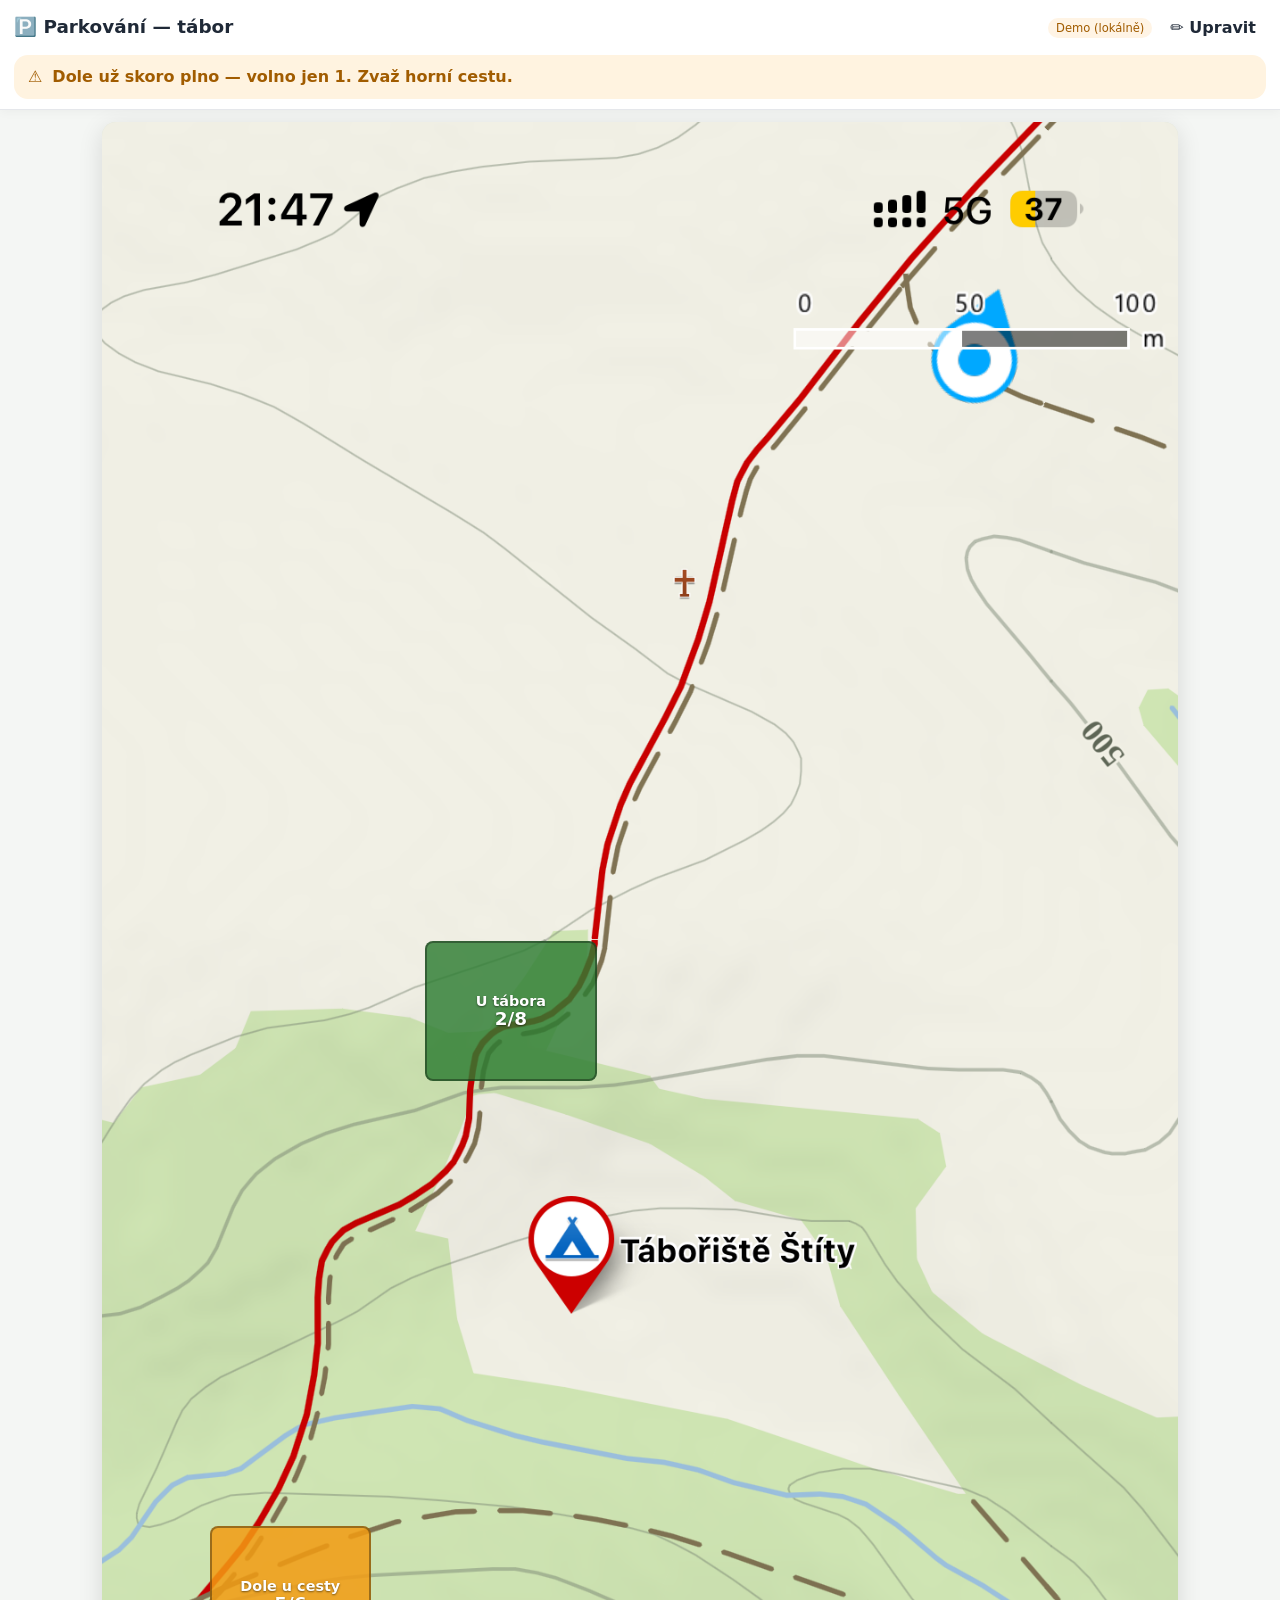
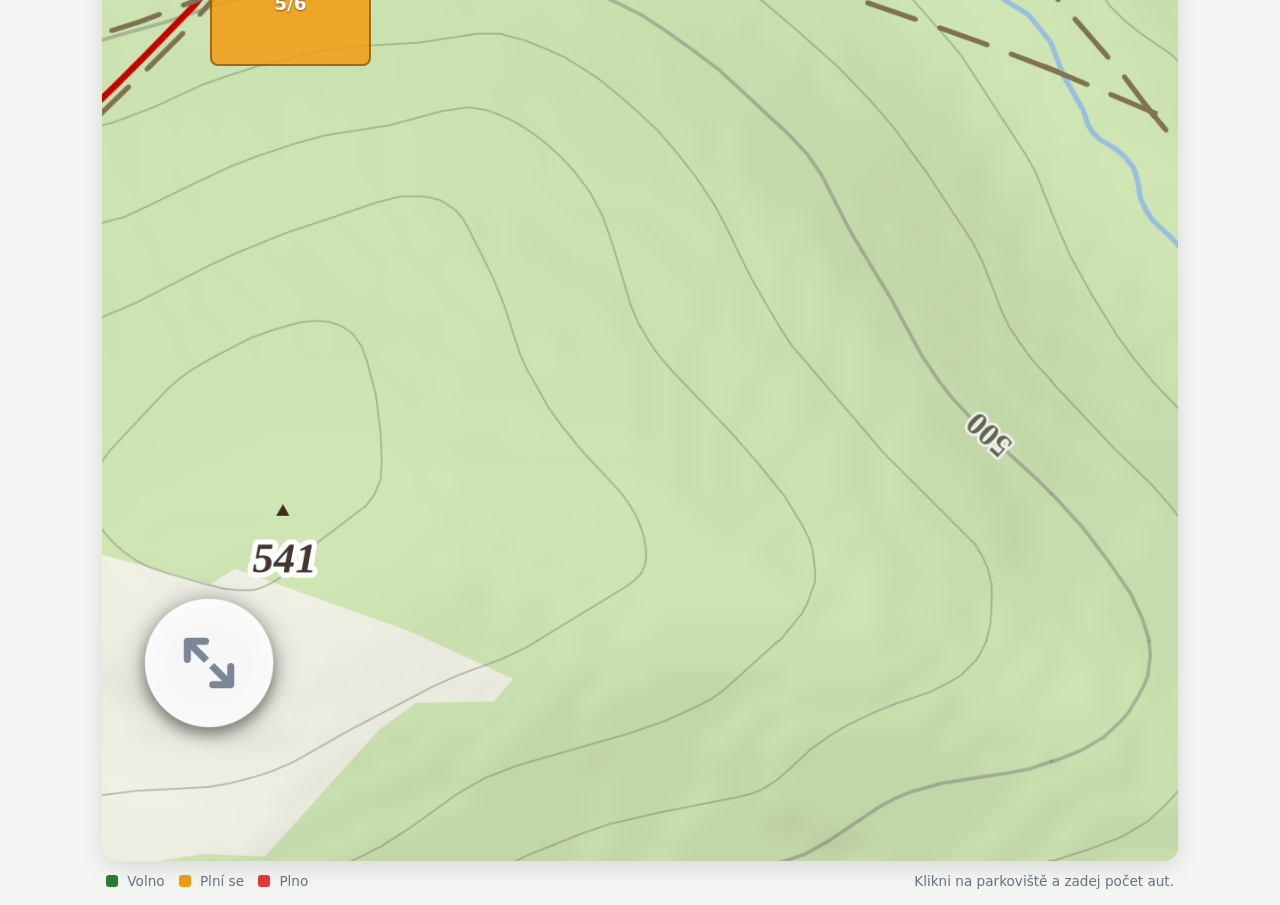
==== index.html @ a031c584 "Přidání aplikace na sledování parkování na táboře Webová aplikace zobrazující obsazenost parkovišť n" ====
<!DOCTYPE html>
<html lang="cs">
<head>
  <meta charset="UTF-8" />
  <meta name="viewport" content="width=device-width, initial-scale=1.0, viewport-fit=cover" />
  <meta name="robots" content="noindex, nofollow" />
  <meta name="theme-color" content="#2e7d32" />
  <title>Parkování — tábor</title>
  <link rel="icon" href="data:image/svg+xml,<svg xmlns='http://www.w3.org/2000/svg' viewBox='0 0 100 100'><text y='.9em' font-size='90'>🅿️</text></svg>" />
  <link rel="stylesheet" href="styles.css" />
</head>
<body>
  <header class="app-header">
    <div class="title-row">
      <h1>🅿️ Parkování — tábor</h1>
      <div class="header-actions">
        <span id="connStatus" class="conn-badge" title="Stav připojení">…</span>
        <button id="editToggle" class="btn btn-ghost" title="Režim úprav parkovišť">✏️ Upravit</button>
      </div>
    </div>
    <div id="banner" class="banner banner-neutral">Načítám…</div>
  </header>

  <main>
    <div id="mapWrap" class="map-wrap">
      <img id="mapImg" src="assets/map.png" alt="Mapa tábora" draggable="false" />
      <div id="overlay" class="overlay"></div>
      <div id="drawHint" class="draw-hint hidden">Táhnutím na mapě nakresli obdélník nového parkoviště</div>
    </div>

    <section id="legend" class="legend">
      <span><i class="dot dot-free"></i> Volno</span>
      <span><i class="dot dot-warn"></i> Plní se</span>
      <span><i class="dot dot-full"></i> Plno</span>
      <span class="legend-hint">Klikni na parkoviště a zadej počet aut.</span>
    </section>
  </main>

  <!-- Modal: zadání počtu aut (režim zobrazení) -->
  <div id="countModal" class="modal hidden" role="dialog" aria-modal="true">
    <div class="modal-card">
      <div class="modal-head">
        <h2 id="countTitle">Parkoviště</h2>
        <button class="btn btn-ghost close-x" data-close>✕</button>
      </div>

      <div class="stepper-block">
        <label>Kolik aut právě stojí</label>
        <div class="stepper">
          <button class="btn btn-step" data-step="current" data-delta="-1">−</button>
          <input id="curInput" class="num-input" type="number" min="0" inputmode="numeric" />
          <button class="btn btn-step" data-step="current" data-delta="1">+</button>
        </div>
      </div>

      <div class="stepper-block">
        <label>Kapacita (max aut)</label>
        <div class="stepper">
          <button class="btn btn-step" data-step="max" data-delta="-1">−</button>
          <input id="maxInput" class="num-input" type="number" min="0" inputmode="numeric" />
          <button class="btn btn-step" data-step="max" data-delta="1">+</button>
        </div>
        <p class="hint">U dlouhých aut zmenši kapacitu — vejde se jich míň.</p>
      </div>

      <div id="occPreview" class="occ-preview"></div>
      <p id="lastUpd" class="last-upd"></p>

      <div class="modal-foot">
        <button class="btn btn-secondary" data-close>Zrušit</button>
        <button id="saveCount" class="btn btn-primary">Uložit</button>
      </div>
    </div>
  </div>

  <!-- Modal: editace parkoviště (režim úprav) -->
  <div id="editModal" class="modal hidden" role="dialog" aria-modal="true">
    <div class="modal-card">
      <div class="modal-head">
        <h2>Parkoviště</h2>
        <button class="btn btn-ghost close-x" data-close-edit>✕</button>
      </div>

      <label class="field">
        <span>Název</span>
        <input id="editName" type="text" maxlength="40" placeholder="Např. U brány" />
      </label>

      <label class="field">
        <span>Výchozí kapacita</span>
        <input id="editMax" type="number" min="0" inputmode="numeric" />
      </label>

      <label class="field field-check">
        <input id="editLower" type="checkbox" />
        <span>Leží u <strong>spodní cesty</strong> (počítá se do doporučení)</span>
      </label>

      <div class="modal-foot spread">
        <button id="deleteSpot" class="btn btn-danger">Smazat</button>
        <div>
          <button class="btn btn-secondary" data-close-edit>Zrušit</button>
          <button id="saveEdit" class="btn btn-primary">Uložit</button>
        </div>
      </div>
    </div>
  </div>

  <div id="toast" class="toast hidden"></div>

  <script type="module" src="app.js"></script>
</body>
</html>
---- styles.css ----
:root {
  --green: #2e7d32;
  --green-d: #1b5e20;
  --amber: #f39c12;
  --red: #e53935;
  --ink: #1f2937;
  --muted: #6b7280;
  --bg: #f4f6f4;
  --card: #ffffff;
  --line: #e5e7eb;
  --shadow: 0 6px 24px rgba(0, 0, 0, 0.12);
  --radius: 14px;
}

* { box-sizing: border-box; }

html, body {
  margin: 0;
  padding: 0;
  background: var(--bg);
  color: var(--ink);
  font-family: system-ui, -apple-system, "Segoe UI", Roboto, sans-serif;
  -webkit-tap-highlight-color: transparent;
}

/* Header */
.app-header {
  position: sticky;
  top: 0;
  z-index: 20;
  background: var(--card);
  border-bottom: 1px solid var(--line);
  padding: max(10px, env(safe-area-inset-top)) 14px 10px;
  box-shadow: 0 2px 10px rgba(0, 0, 0, 0.04);
}
.title-row {
  display: flex;
  align-items: center;
  justify-content: space-between;
  gap: 10px;
}
.title-row h1 {
  font-size: 1.15rem;
  margin: 0;
  line-height: 1.2;
}
.header-actions { display: flex; align-items: center; gap: 8px; }

.conn-badge {
  font-size: 0.72rem;
  padding: 3px 8px;
  border-radius: 999px;
  background: #eef2ff;
  color: #3730a3;
  white-space: nowrap;
}
.conn-badge.ok { background: #e7f6e7; color: var(--green-d); }
.conn-badge.local { background: #fff4e5; color: #a15c00; }
.conn-badge.err { background: #fde8e8; color: #a12222; }

/* Banner s doporučením */
.banner {
  margin-top: 10px;
  padding: 12px 14px;
  border-radius: var(--radius);
  font-weight: 700;
  font-size: 1rem;
  display: flex;
  align-items: center;
  gap: 10px;
  line-height: 1.25;
}
.banner-neutral { background: #eef2f7; color: #334155; }
.banner-ok { background: #e7f6e7; color: var(--green-d); }
.banner-warn { background: #fff3e0; color: #a15c00; }
.banner-full { background: #fdecea; color: #b71c1c; }
.banner .big { font-size: 1.35rem; }

/* Mapa */
main { padding: 12px; max-width: 1100px; margin: 0 auto; }
.map-wrap {
  position: relative;
  display: block;
  width: 100%;
  border-radius: var(--radius);
  overflow: hidden;
  box-shadow: var(--shadow);
  background: #dfe7d8;
  user-select: none;
  touch-action: pan-y;
}
.map-wrap img { display: block; width: 100%; height: auto; }
.overlay { position: absolute; inset: 0; }

.map-wrap.editing { cursor: crosshair; }
.map-wrap.editing .overlay { touch-action: none; }

.draw-hint {
  position: absolute;
  top: 10px; left: 50%;
  transform: translateX(-50%);
  background: rgba(31, 41, 55, 0.9);
  color: #fff;
  padding: 8px 14px;
  border-radius: 999px;
  font-size: 0.85rem;
  z-index: 5;
  pointer-events: none;
}

/* Parkoviště obdélníky */
.spot {
  position: absolute;
  border: 2.5px solid rgba(0, 0, 0, 0.35);
  border-radius: 8px;
  display: flex;
  flex-direction: column;
  align-items: center;
  justify-content: center;
  cursor: pointer;
  color: #fff;
  text-shadow: 0 1px 2px rgba(0, 0, 0, 0.5);
  font-weight: 700;
  overflow: hidden;
  transition: transform 0.08s ease, box-shadow 0.15s ease;
  min-height: 26px;
}
.spot:active { transform: scale(0.98); }
.spot .spot-name {
  font-size: clamp(0.6rem, 2.4vw, 0.9rem);
  line-height: 1.05;
  padding: 0 4px;
  text-align: center;
  max-width: 100%;
}
.spot .spot-count {
  font-size: clamp(0.75rem, 3.2vw, 1.15rem);
  line-height: 1.05;
}
.spot.free { background: rgba(46, 125, 50, 0.82); }
.spot.warn { background: rgba(243, 156, 18, 0.85); }
.spot.full { background: rgba(229, 57, 53, 0.85); }
.spot.selected-edit { outline: 3px dashed #1d4ed8; outline-offset: 2px; }

.temp-rect {
  position: absolute;
  border: 2px dashed #1d4ed8;
  background: rgba(29, 78, 216, 0.15);
  border-radius: 6px;
  z-index: 6;
  pointer-events: none;
}

/* Legenda */
.legend {
  display: flex;
  flex-wrap: wrap;
  align-items: center;
  gap: 14px;
  padding: 12px 4px 4px;
  color: var(--muted);
  font-size: 0.85rem;
}
.legend .dot { display: inline-block; width: 12px; height: 12px; border-radius: 3px; margin-right: 5px; vertical-align: -1px; }
.dot-free { background: var(--green); }
.dot-warn { background: var(--amber); }
.dot-full { background: var(--red); }
.legend-hint { margin-left: auto; }

/* Tlačítka */
.btn {
  font: inherit;
  border: none;
  border-radius: 10px;
  padding: 10px 14px;
  cursor: pointer;
  font-weight: 600;
  transition: filter 0.12s ease, background 0.12s ease;
}
.btn:active { filter: brightness(0.94); }
.btn-primary { background: var(--green); color: #fff; }
.btn-secondary { background: #eceff1; color: var(--ink); }
.btn-ghost { background: transparent; color: var(--ink); padding: 8px 10px; }
.btn-danger { background: var(--red); color: #fff; }
.btn.active { background: #1d4ed8; color: #fff; }
.btn-step {
  background: #eef2f7;
  font-size: 1.5rem;
  width: 54px;
  height: 54px;
  border-radius: 12px;
  color: var(--ink);
}
.btn-primary.big, .btn-step { touch-action: manipulation; }

/* Modaly */
.modal {
  position: fixed;
  inset: 0;
  background: rgba(17, 24, 39, 0.5);
  display: flex;
  align-items: flex-end;
  justify-content: center;
  z-index: 40;
  padding: 0;
}
@media (min-width: 560px) {
  .modal { align-items: center; padding: 16px; }
}
.modal.hidden, .hidden { display: none !important; }
.modal-card {
  background: var(--card);
  width: 100%;
  max-width: 440px;
  border-radius: 18px 18px 0 0;
  padding: 18px 18px calc(18px + env(safe-area-inset-bottom));
  box-shadow: var(--shadow);
  animation: slideUp 0.18s ease;
}
@media (min-width: 560px) {
  .modal-card { border-radius: 18px; }
}
@keyframes slideUp { from { transform: translateY(24px); opacity: 0.6; } to { transform: none; opacity: 1; } }

.modal-head { display: flex; align-items: center; justify-content: space-between; margin-bottom: 6px; }
.modal-head h2 { margin: 0; font-size: 1.2rem; }
.close-x { font-size: 1.2rem; }

.stepper-block { margin: 14px 0; }
.stepper-block > label { display: block; font-weight: 600; margin-bottom: 8px; color: #374151; }
.stepper { display: flex; align-items: center; gap: 10px; }
.num-input {
  flex: 1;
  text-align: center;
  font-size: 1.6rem;
  font-weight: 700;
  padding: 10px;
  border: 1px solid var(--line);
  border-radius: 12px;
  min-width: 0;
}
.hint { font-size: 0.8rem; color: var(--muted); margin: 6px 2px 0; }

.occ-preview {
  margin: 14px 0 4px;
  height: 12px;
  border-radius: 999px;
  background: #eceff1;
  overflow: hidden;
}
.occ-preview .fill { height: 100%; border-radius: 999px; transition: width 0.2s ease, background 0.2s ease; }
.last-upd { font-size: 0.78rem; color: var(--muted); margin: 8px 2px 0; min-height: 1em; }

.field { display: block; margin: 12px 0; }
.field > span { display: block; font-weight: 600; margin-bottom: 6px; color: #374151; }
.field input[type="text"], .field input[type="number"] {
  width: 100%;
  font: inherit;
  padding: 10px 12px;
  border: 1px solid var(--line);
  border-radius: 12px;
}
.field-check { display: flex; align-items: center; gap: 10px; }
.field-check input { width: 22px; height: 22px; }
.field-check span { margin: 0; font-weight: 500; }

.modal-foot { display: flex; justify-content: flex-end; gap: 10px; margin-top: 18px; }
.modal-foot.spread { justify-content: space-between; align-items: center; }
.modal-foot.spread > div { display: flex; gap: 10px; }

/* Toast */
.toast {
  position: fixed;
  bottom: calc(18px + env(safe-area-inset-bottom));
  left: 50%;
  transform: translateX(-50%);
  background: #1f2937;
  color: #fff;
  padding: 10px 16px;
  border-radius: 999px;
  font-size: 0.9rem;
  z-index: 60;
  box-shadow: var(--shadow);
  animation: fadeIn 0.15s ease;
}
@keyframes fadeIn { from { opacity: 0; } to { opacity: 1; } }
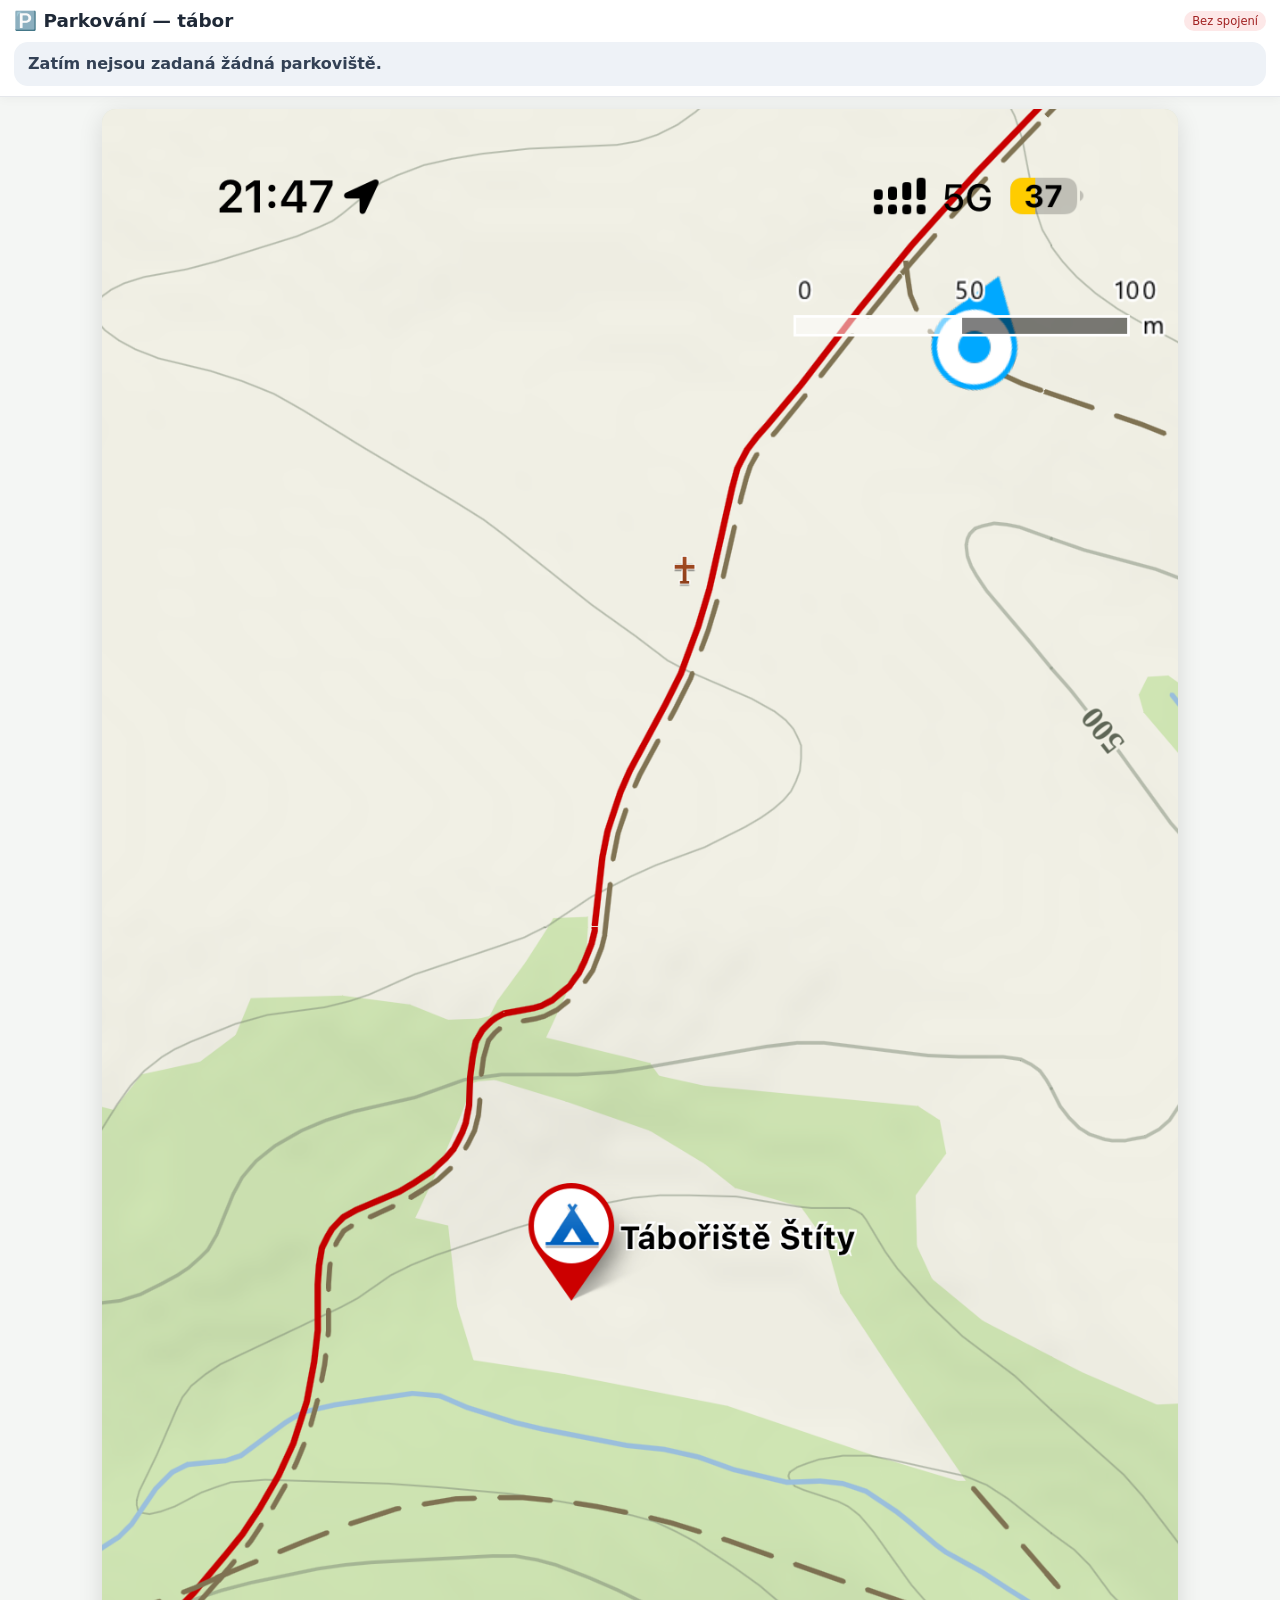
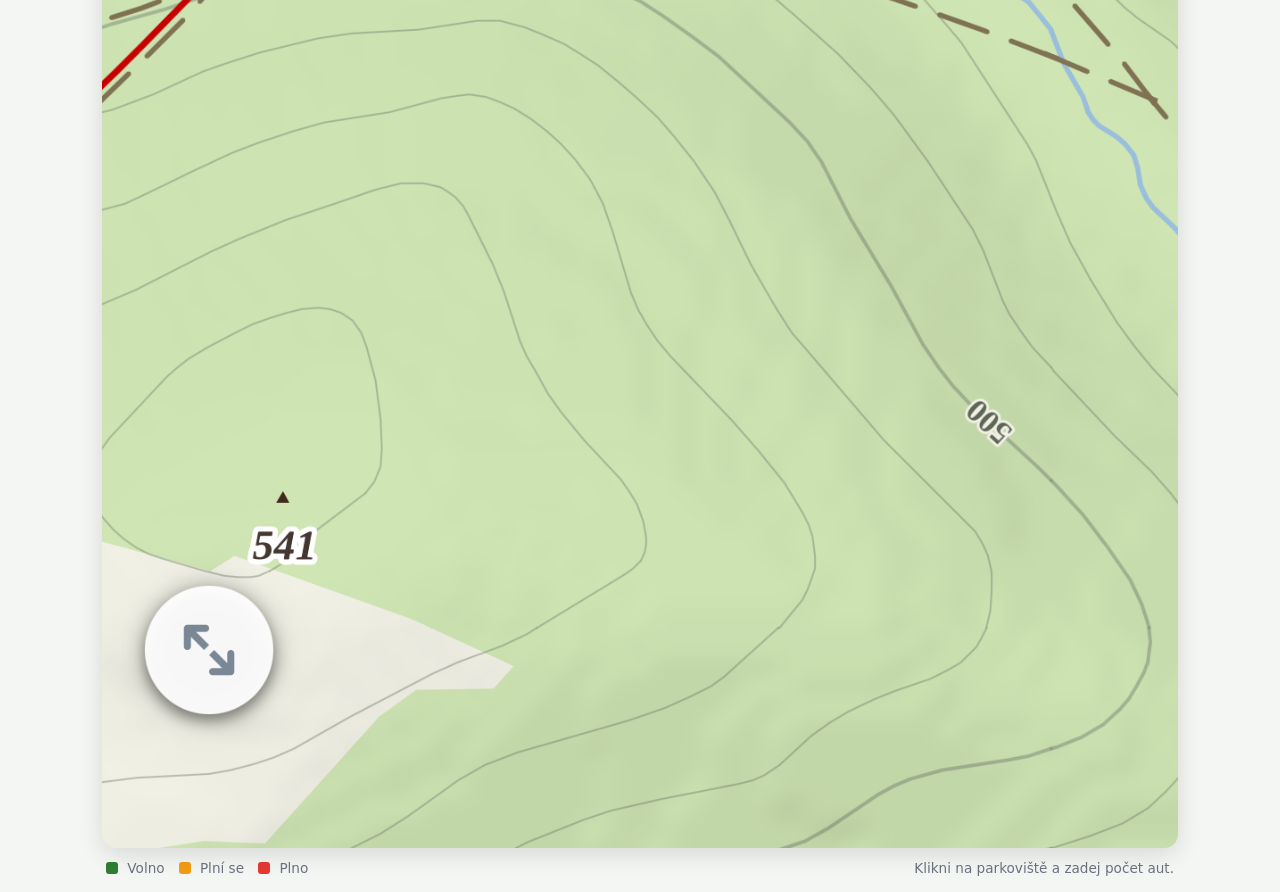
==== commit 28ef44b2: "Oddělený editor parkovišť + zjednodušení veřejné aplikace Přidává samostatný nástroj editor.html/edi" ====
--- a/index.html
+++ b/index.html
@@ -15,7 +15,6 @@
       <h1>🅿️ Parkování — tábor</h1>
       <div class="header-actions">
         <span id="connStatus" class="conn-badge" title="Stav připojení">…</span>
-        <button id="editToggle" class="btn btn-ghost" title="Režim úprav parkovišť">✏️ Upravit</button>
       </div>
     </div>
     <div id="banner" class="banner banner-neutral">Načítám…</div>
@@ -25,7 +24,6 @@
     <div id="mapWrap" class="map-wrap">
       <img id="mapImg" src="assets/map.png" alt="Mapa tábora" draggable="false" />
       <div id="overlay" class="overlay"></div>
-      <div id="drawHint" class="draw-hint hidden">Táhnutím na mapě nakresli obdélník nového parkoviště</div>
     </div>
 
     <section id="legend" class="legend">
@@ -73,39 +71,6 @@
     </div>
   </div>
 
-  <!-- Modal: editace parkoviště (režim úprav) -->
-  <div id="editModal" class="modal hidden" role="dialog" aria-modal="true">
-    <div class="modal-card">
-      <div class="modal-head">
-        <h2>Parkoviště</h2>
-        <button class="btn btn-ghost close-x" data-close-edit>✕</button>
-      </div>
-
-      <label class="field">
-        <span>Název</span>
-        <input id="editName" type="text" maxlength="40" placeholder="Např. U brány" />
-      </label>
-
-      <label class="field">
-        <span>Výchozí kapacita</span>
-        <input id="editMax" type="number" min="0" inputmode="numeric" />
-      </label>
-
-      <label class="field field-check">
-        <input id="editLower" type="checkbox" />
-        <span>Leží u <strong>spodní cesty</strong> (počítá se do doporučení)</span>
-      </label>
-
-      <div class="modal-foot spread">
-        <button id="deleteSpot" class="btn btn-danger">Smazat</button>
-        <div>
-          <button class="btn btn-secondary" data-close-edit>Zrušit</button>
-          <button id="saveEdit" class="btn btn-primary">Uložit</button>
-        </div>
-      </div>
-    </div>
-  </div>
-
   <div id="toast" class="toast hidden"></div>
 
   <script type="module" src="app.js"></script>
--- a/styles.css
+++ b/styles.css
@@ -267,6 +267,105 @@
 .modal-foot { display: flex; justify-content: flex-end; gap: 10px; margin-top: 18px; }
 .modal-foot.spread { justify-content: space-between; align-items: center; }
 .modal-foot.spread > div { display: flex; gap: 10px; }
+
+/* ---------- Editor ---------- */
+.editor-toolbar {
+  display: flex;
+  flex-wrap: wrap;
+  align-items: center;
+  gap: 8px;
+  margin-top: 10px;
+}
+.editor-toolbar .btn { padding: 8px 12px; }
+.dirty-state { font-size: 0.8rem; margin-left: auto; color: var(--muted); }
+.dirty-state.dirty { color: #b45309; font-weight: 700; }
+.dirty-state.clean { color: var(--green-d); }
+
+.editor-hint {
+  font-size: 0.82rem;
+  color: var(--muted);
+  background: #eef2f7;
+  border-radius: 10px;
+  padding: 8px 12px;
+  margin: 0 0 10px;
+  line-height: 1.5;
+}
+
+/* Úchyt pro změnu velikosti (pravý dolní roh vybraného parkoviště) */
+.spot .handle {
+  position: absolute;
+  right: 1px;
+  bottom: 1px;
+  width: 22px;
+  height: 22px;
+  background: #1d4ed8;
+  border: 2px solid #fff;
+  border-radius: 50%;
+  cursor: nwse-resize;
+  box-shadow: 0 1px 4px rgba(0, 0, 0, 0.4);
+}
+
+/* Panel vlastností */
+.prop-panel {
+  position: fixed;
+  left: 0; right: 0; bottom: 0;
+  background: var(--card);
+  border-top: 1px solid var(--line);
+  border-radius: 16px 16px 0 0;
+  box-shadow: 0 -6px 24px rgba(0, 0, 0, 0.14);
+  padding: 14px 16px calc(14px + env(safe-area-inset-bottom));
+  z-index: 30;
+  max-width: 520px;
+  margin: 0 auto;
+}
+@media (min-width: 560px) {
+  .prop-panel { right: 16px; left: auto; bottom: 16px; width: 360px; border-radius: 16px; }
+}
+/* Když je panel otevřený, přidej dole místo, aby šlo odrolovat i nízko
+   položená parkoviště nad panel (a upravit jim velikost). */
+@media (max-width: 559px) {
+  .panel-open main { padding-bottom: 320px; }
+}
+.prop-head { display: flex; align-items: center; justify-content: space-between; margin-bottom: 4px; }
+.prop-head strong { font-size: 1.05rem; }
+.prop-row { display: flex; gap: 12px; align-items: flex-end; }
+.prop-row .field { flex: 1; }
+.prop-row .field-check { flex: 0 0 auto; padding-bottom: 12px; }
+
+/* PIN zámek */
+.pin-gate {
+  position: fixed;
+  inset: 0;
+  background: rgba(17, 24, 39, 0.75);
+  display: flex;
+  align-items: center;
+  justify-content: center;
+  z-index: 80;
+  padding: 20px;
+}
+.pin-card {
+  background: var(--card);
+  border-radius: 16px;
+  padding: 24px;
+  max-width: 320px;
+  width: 100%;
+  text-align: center;
+  box-shadow: var(--shadow);
+}
+.pin-card h2 { margin: 0 0 6px; }
+.pin-card p { color: var(--muted); margin: 0 0 14px; }
+.pin-card input {
+  width: 100%;
+  font-size: 1.4rem;
+  text-align: center;
+  padding: 10px;
+  border: 1px solid var(--line);
+  border-radius: 12px;
+  margin-bottom: 12px;
+  letter-spacing: 0.3em;
+}
+.pin-card .btn { width: 100%; }
+.pin-err { color: var(--red); min-height: 1em; margin: 10px 0 0 !important; }
 
 /* Toast */
 .toast {
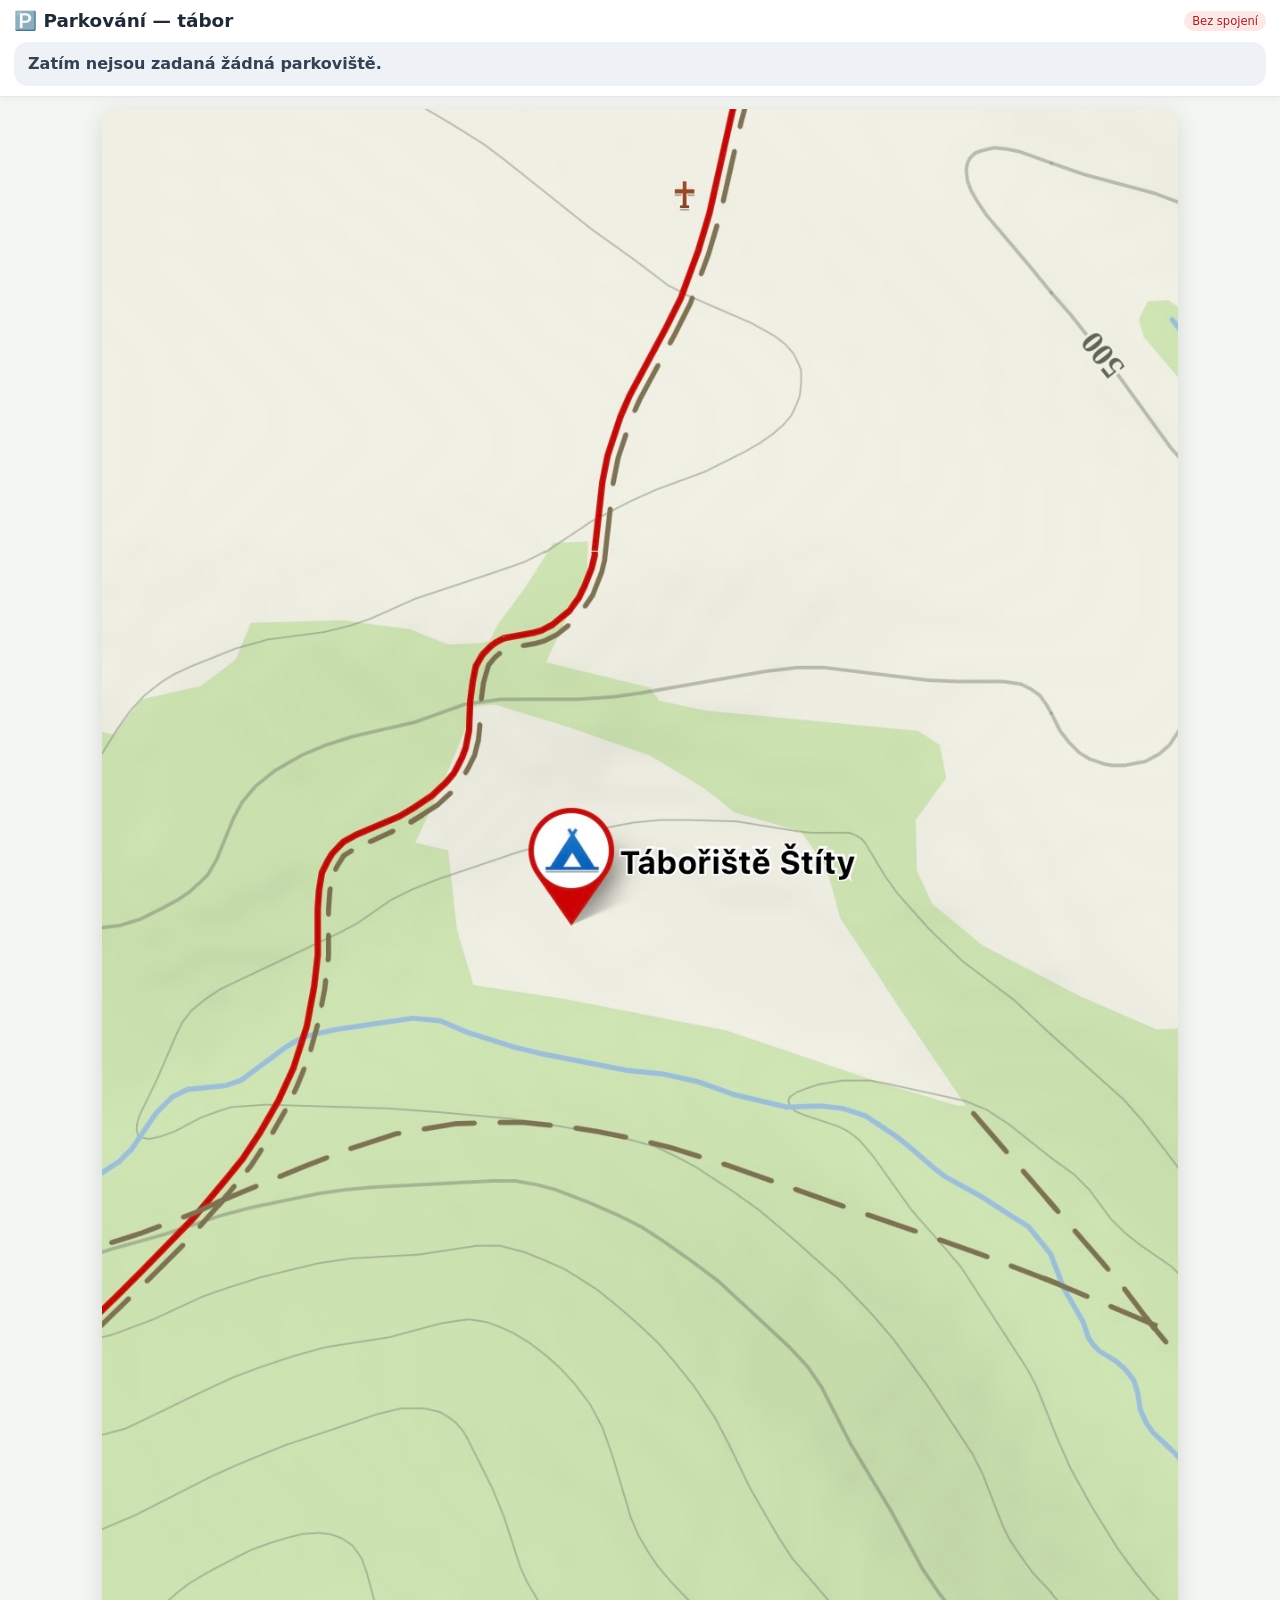
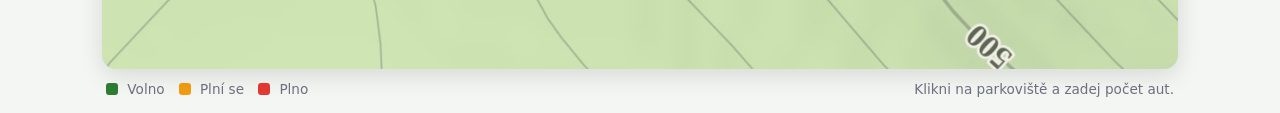
==== commit 9c095987: "Výměna podkladové mapy za čistší ořez (bez iOS lišty) Nahrazuje assets/map.png ořezaným snímkem asse" ====
--- a/index.html
+++ b/index.html
@@ -22,7 +22,7 @@
 
   <main>
     <div id="mapWrap" class="map-wrap">
-      <img id="mapImg" src="assets/map.png" alt="Mapa tábora" draggable="false" />
+      <img id="mapImg" src="assets/map.jpg" alt="Mapa tábora" draggable="false" />
       <div id="overlay" class="overlay"></div>
     </div>
 
